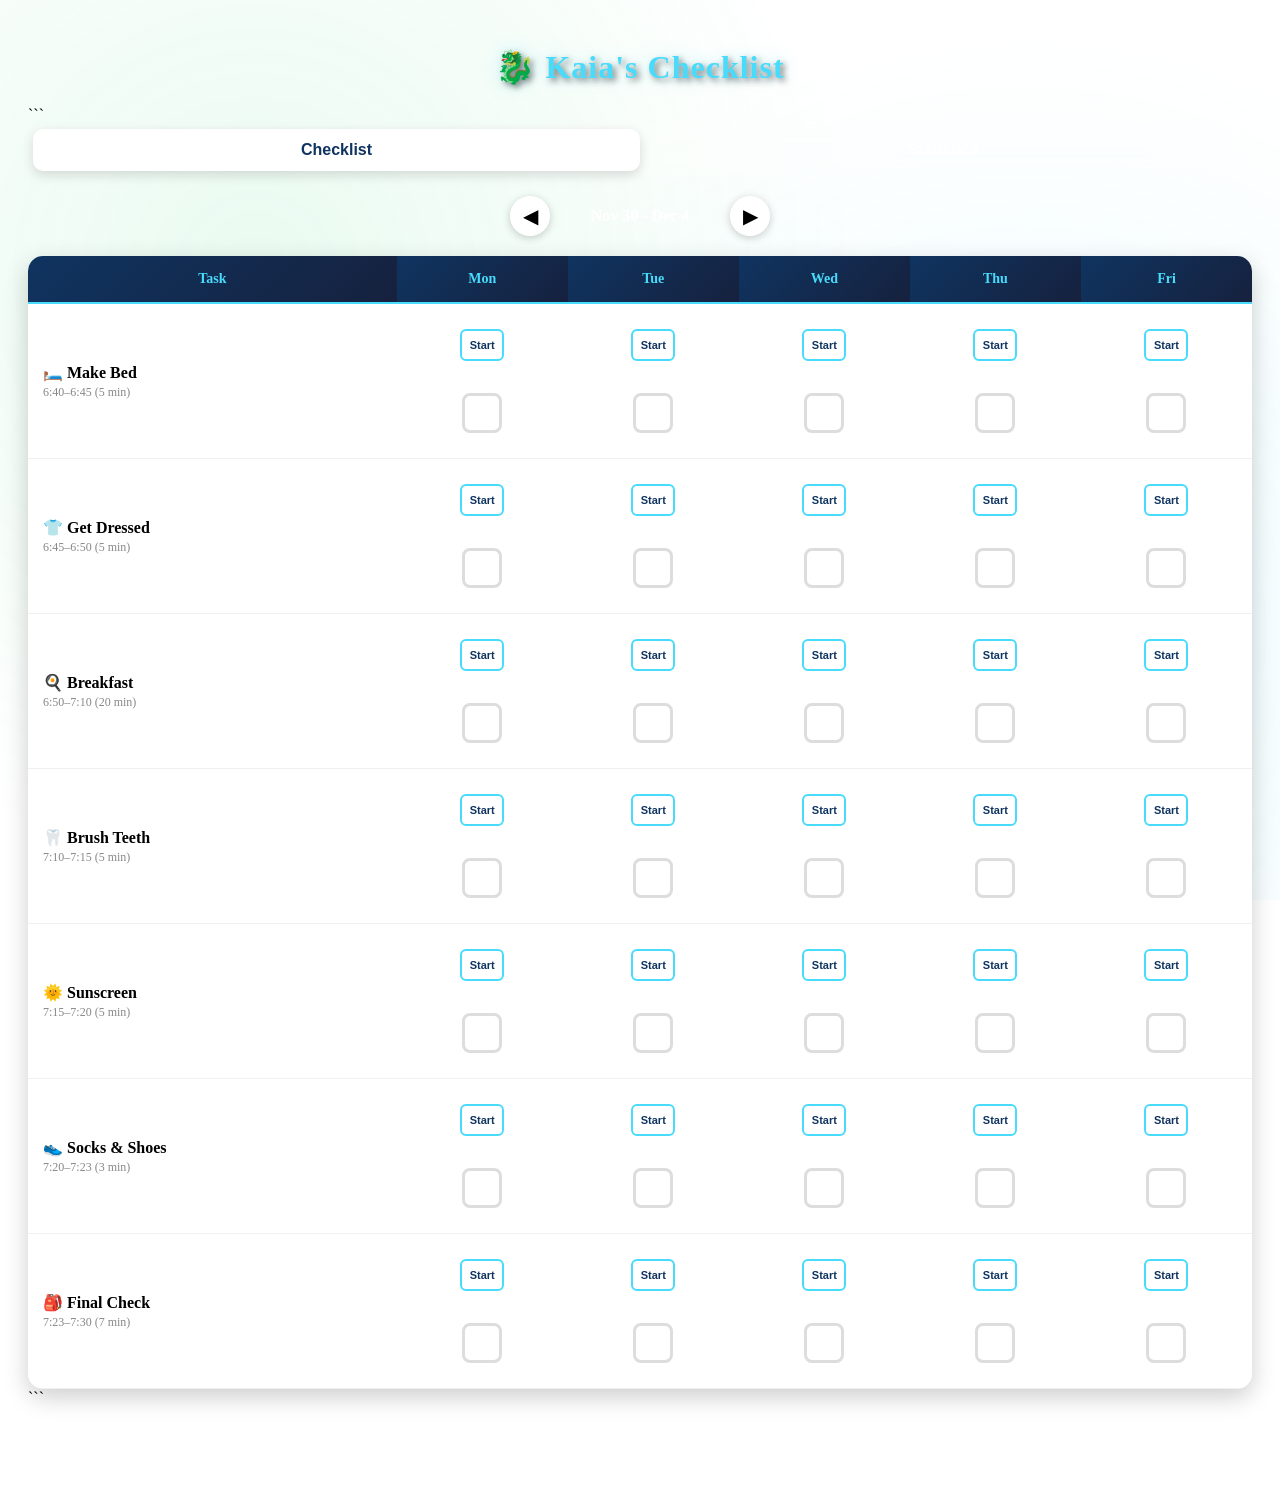
==== index.html @ bbacaf4b "Kaia schedules upload" ====
<!DOCTYPE html>

<html lang="en">
<head>
<meta charset="UTF-8">
<meta name="viewport" content="width=device-width, initial-scale=1.0, maximum-scale=1.0, user-scalable=no">
<meta name="apple-mobile-web-app-capable" content="yes">
<meta name="apple-mobile-web-app-status-bar-style" content="black-translucent">
<title>Kaia's Checklist</title>
<style>
    * {
        box-sizing: border-box;
        -webkit-tap-highlight-color: transparent;
    }

```
body {
    font-family: -apple-system, BlinkMacSystemFont, "Segoe UI", Arial, sans-serif;
    padding: 0;
    margin: 0;
    background: linear-gradient(135deg, #1a1a2e 0%, #16213e 50%, #0f3460 100%);
    min-height: 100vh;
    position: relative;
}

body::before {
    content: '';
    position: fixed;
    top: 0;
    left: 0;
    width: 100%;
    height: 100%;
    background-image: 
        radial-gradient(circle at 20% 30%, rgba(46, 213, 115, 0.1) 0%, transparent 50%),
        radial-gradient(circle at 80% 70%, rgba(72, 219, 251, 0.1) 0%, transparent 50%);
    pointer-events: none;
    z-index: 0;
}

.container {
    max-width: 100%;
    margin: 0;
    padding: 20px;
    padding-bottom: 80px;
    position: relative;
    z-index: 1;
}

h1 {
    text-align: center;
    font-size: 32px;
    color: #48dbfb;
    margin: 20px 0;
    text-shadow: 3px 3px 6px rgba(0,0,0,0.5), 0 0 20px rgba(72, 219, 251, 0.3);
    font-weight: 800;
    letter-spacing: 1px;
}

.nav-tabs {
    display: flex;
    background: rgba(255,255,255,0.2);
    border-radius: 15px;
    padding: 5px;
    margin-bottom: 20px;
    backdrop-filter: blur(10px);
}

.nav-tab {
    flex: 1;
    padding: 12px;
    text-align: center;
    border-radius: 10px;
    color: white;
    font-weight: 600;
    cursor: pointer;
    transition: all 0.3s;
    border: none;
    background: transparent;
    font-size: 16px;
}

.nav-tab.active {
    background: white;
    color: #0f3460;
    box-shadow: 0 4px 12px rgba(0,0,0,0.15);
}

.tab-content {
    display: none;
}

.tab-content.active {
    display: block;
}

.week-selector {
    display: flex;
    justify-content: center;
    align-items: center;
    margin-bottom: 20px;
    gap: 15px;
}

.week-selector button {
    background: white;
    border: none;
    border-radius: 50%;
    width: 40px;
    height: 40px;
    font-size: 20px;
    cursor: pointer;
    box-shadow: 0 2px 8px rgba(0,0,0,0.2);
    display: flex;
    align-items: center;
    justify-content: center;
}

.week-selector span {
    color: white;
    font-weight: 600;
    font-size: 16px;
    min-width: 150px;
    text-align: center;
}

table {
    width: 100%;
    border-collapse: collapse;
    background: white;
    border-radius: 15px;
    overflow: hidden;
    box-shadow: 0 8px 24px rgba(0,0,0,0.2);
}

td, th {
    padding: 15px 8px;
    border-bottom: 1px solid #f0f0f0;
    text-align: center;
}

th {
    background: linear-gradient(135deg, #0f3460 0%, #16213e 100%);
    color: #48dbfb;
    font-weight: 600;
    font-size: 14px;
    border-bottom: 2px solid #48dbfb;
}

.task {
    text-align: left;
    font-weight: 600;
    font-size: 16px;
    padding-left: 15px;
}

.task small {
    display: block;
    color: #888;
    font-weight: 400;
    margin-top: 3px;
    font-size: 12px;
}

.task-cell {
    display: flex;
    flex-direction: column;
    align-items: center;
    gap: 8px;
    padding: 10px 4px;
}

.timer-btn {
    width: 44px;
    height: 32px;
    border: 2px solid #48dbfb;
    border-radius: 6px;
    background: white;
    color: #0f3460;
    font-size: 11px;
    font-weight: 600;
    cursor: pointer;
    transition: all 0.2s;
    display: flex;
    align-items: center;
    justify-content: center;
}

.timer-btn:active {
    transform: scale(0.95);
}

.timer-btn.running {
    background: #48dbfb;
    color: white;
    border-color: #48dbfb;
    box-shadow: 0 0 15px rgba(72, 219, 251, 0.5);
}

.timer-btn.finished {
    background: #4CAF50;
    color: white;
    border-color: #4CAF50;
    animation: pulse 1s infinite;
}

@keyframes pulse {
    0%, 100% { opacity: 1; }
    50% { opacity: 0.6; }
}

.timer-display {
    font-size: 11px;
    font-weight: 600;
    color: #48dbfb;
    min-height: 16px;
}

.box {
    width: 40px;
    height: 40px;
    border: 3px solid #ddd;
    border-radius: 8px;
    cursor: pointer;
    font-size: 28px;
    user-select: none;
    display: inline-flex;
    align-items: center;
    justify-content: center;
    transition: all 0.2s;
    background: white;
}

.box:active {
    transform: scale(0.95);
}

.checked {
    background: #4CAF50;
    border-color: #4CAF50;
    color: white;
}

.stats-container {
    background: white;
    border-radius: 15px;
    padding: 20px;
    box-shadow: 0 8px 24px rgba(0,0,0,0.2);
}

.stat-card {
    background: linear-gradient(135deg, #0f3460 0%, #16213e 100%);
    border-radius: 12px;
    padding: 20px;
    margin-bottom: 15px;
    color: white;
    border: 2px solid rgba(72, 219, 251, 0.3);
    box-shadow: 0 4px 15px rgba(0,0,0,0.4);
}

.stat-card h3 {
    margin: 0 0 10px 0;
    font-size: 18px;
    opacity: 0.9;
}

.stat-number {
    font-size: 36px;
    font-weight: bold;
    margin: 10px 0;
}

.stat-detail {
    font-size: 14px;
    opacity: 0.9;
}

.progress-bar {
    background: rgba(255,255,255,0.3);
    height: 8px;
    border-radius: 4px;
    margin-top: 10px;
    overflow: hidden;
}

.progress-fill {
    background: white;
    height: 100%;
    border-radius: 4px;
    transition: width 0.3s;
}

.task-breakdown {
    margin-top: 20px;
}

.task-stat {
    display: flex;
    justify-content: space-between;
    align-items: center;
    padding: 12px;
    background: #f8f9fa;
    margin-bottom: 8px;
    border-radius: 8px;
}

.task-stat-name {
    font-weight: 600;
    font-size: 14px;
}

.task-stat-count {
    font-weight: bold;
    color: #48dbfb;
    font-size: 16px;
}

.task-record-item {
    background: white;
    border: 2px solid #f0f0f0;
    border-radius: 12px;
    padding: 15px;
    margin-bottom: 12px;
}

.task-record-header {
    display: flex;
    justify-content: space-between;
    align-items: center;
    margin-bottom: 10px;
}

.task-record-name {
    font-weight: 600;
    font-size: 16px;
    color: #333;
}

.task-record-stats {
    display: grid;
    grid-template-columns: 1fr 1fr 1fr;
    gap: 10px;
    margin-top: 10px;
}

.record-stat {
    text-align: center;
    padding: 8px;
    background: #f8f9fa;
    border-radius: 8px;
}

.record-stat-label {
    font-size: 11px;
    color: #666;
    text-transform: uppercase;
    font-weight: 600;
    margin-bottom: 4px;
}

.record-stat-value {
    font-size: 18px;
    font-weight: bold;
    color: #48dbfb;
}

.record-stat-value.best {
    color: #2ed573;
}

.record-badge {
    display: inline-block;
    padding: 4px 10px;
    border-radius: 12px;
    font-size: 11px;
    font-weight: 600;
    margin-left: 8px;
}

.record-badge.new-record {
    background: #f5576c;
    color: white;
    animation: badgePulse 2s infinite;
}

.record-badge.faster {
    background: #4CAF50;
    color: white;
}

.record-badge.slower {
    background: #ff9800;
    color: white;
}

@keyframes badgePulse {
    0%, 100% { transform: scale(1); }
    50% { transform: scale(1.1); }
}

.last-time-display {
    font-size: 12px;
    color: #666;
    margin-top: 5px;
}

.timer-overlay {
    position: fixed;
    top: 0;
    left: 0;
    width: 100%;
    height: 100%;
    background: linear-gradient(135deg, #0f3460 0%, #1a1a2e 100%);
    display: none;
    align-items: center;
    justify-content: center;
    z-index: 1000;
    flex-direction: column;
    padding: 20px;
}

.timer-overlay.active {
    display: flex;
}

.timer-overlay.minimized {
    width: 120px;
    height: 120px;
    top: 20px;
    right: 20px;
    left: auto;
    border-radius: 20px;
    box-shadow: 0 8px 24px rgba(0,0,0,0.3);
    padding: 10px;
}

.timer-overlay.minimized .timer-task-name {
    font-size: 12px;
    margin-bottom: 5px;
}

.timer-overlay.minimized .timer-big-display {
    font-size: 28px;
}

.timer-overlay.minimized .timer-controls {
    flex-direction: column;
    gap: 5px;
}

.timer-overlay.minimized .timer-control-btn {
    padding: 8px 12px;
    font-size: 12px;
}

.timer-task-name {
    color: white;
    font-size: 24px;
    font-weight: 600;
    margin-bottom: 20px;
    text-align: center;
    text-shadow: 2px 2px 4px rgba(0,0,0,0.2);
}

.timer-big-display {
    color: #48dbfb;
    font-size: 96px;
    font-weight: bold;
    font-family: 'SF Mono', 'Monaco', 'Courier New', monospace;
    margin: 40px 0;
    text-shadow: 4px 4px 8px rgba(0,0,0,0.5), 0 0 30px rgba(72, 219, 251, 0.6), 0 0 60px rgba(72, 219, 251, 0.3);
    letter-spacing: 8px;
}

.timer-controls {
    display: flex;
    gap: 15px;
    margin-top: 20px;
}

.timer-control-btn {
    padding: 16px 32px;
    font-size: 18px;
    font-weight: 600;
    border: none;
    border-radius: 12px;
    cursor: pointer;
    transition: all 0.2s;
    box-shadow: 0 4px 12px rgba(0,0,0,0.2);
}

.timer-control-btn:active {
    transform: scale(0.95);
}

.timer-control-btn.stop {
    background: #ff4757;
    color: white;
}

.timer-control-btn.minimize {
    background: white;
    color: #0f3460;
}

.timer-control-btn.maximize {
    background: white;
    color: #0f3460;
}

@media (max-width: 600px) {
    th {
        font-size: 12px;
        padding: 12px 4px;
    }
    
    .task {
        font-size: 14px;
        padding-left: 10px;
    }
    
    .task small {
        font-size: 11px;
    }
    
    .box {
        width: 36px;
        height: 36px;
        font-size: 24px;
    }
    
    .timer-btn {
        width: 40px;
        height: 28px;
        font-size: 10px;
    }
    
    .timer-big-display {
        font-size: 72px;
        letter-spacing: 4px;
    }
    
    .timer-task-name {
        font-size: 20px;
    }
    
    .timer-control-btn {
        padding: 14px 24px;
        font-size: 16px;
    }
}
```

</style>
</head>
<body>

<div class="container">
    <h1>🐉 Kaia's Checklist</h1>

```
<div class="nav-tabs">
    <button class="nav-tab active" onclick="switchTab('checklist')">Checklist</button>
    <button class="nav-tab" onclick="switchTab('stats')">Statistics</button>
</div>

<div id="checklist-tab" class="tab-content active">
    <div class="week-selector">
        <button onclick="changeWeek(-1)">◀</button>
        <span id="week-display"></span>
        <button onclick="changeWeek(1)">▶</button>
    </div>
    
    <table>
        <thead>
            <tr>
                <th>Task</th>
                <th>Mon</th>
                <th>Tue</th>
                <th>Wed</th>
                <th>Thu</th>
                <th>Fri</th>
            </tr>
        </thead>
        <tbody id="checklist-body">
            <tr data-task="make-bed" data-duration="300">
                <td class="task">🛏️ Make Bed<br><small>6:40–6:45 (5 min)</small></td>
                <td><div class="task-cell"><button class="timer-btn" data-day="0">Start</button><div class="timer-display"></div><div class="box" data-day="0"></div></div></td>
                <td><div class="task-cell"><button class="timer-btn" data-day="1">Start</button><div class="timer-display"></div><div class="box" data-day="1"></div></div></td>
                <td><div class="task-cell"><button class="timer-btn" data-day="2">Start</button><div class="timer-display"></div><div class="box" data-day="2"></div></div></td>
                <td><div class="task-cell"><button class="timer-btn" data-day="3">Start</button><div class="timer-display"></div><div class="box" data-day="3"></div></div></td>
                <td><div class="task-cell"><button class="timer-btn" data-day="4">Start</button><div class="timer-display"></div><div class="box" data-day="4"></div></div></td>
            </tr>
            <tr data-task="get-dressed" data-duration="300">
                <td class="task">👕 Get Dressed<br><small>6:45–6:50 (5 min)</small></td>
                <td><div class="task-cell"><button class="timer-btn" data-day="0">Start</button><div class="timer-display"></div><div class="box" data-day="0"></div></div></td>
                <td><div class="task-cell"><button class="timer-btn" data-day="1">Start</button><div class="timer-display"></div><div class="box" data-day="1"></div></div></td>
                <td><div class="task-cell"><button class="timer-btn" data-day="2">Start</button><div class="timer-display"></div><div class="box" data-day="2"></div></div></td>
                <td><div class="task-cell"><button class="timer-btn" data-day="3">Start</button><div class="timer-display"></div><div class="box" data-day="3"></div></div></td>
                <td><div class="task-cell"><button class="timer-btn" data-day="4">Start</button><div class="timer-display"></div><div class="box" data-day="4"></div></div></td>
            </tr>
            <tr data-task="breakfast" data-duration="1200">
                <td class="task">🍳 Breakfast<br><small>6:50–7:10 (20 min)</small></td>
                <td><div class="task-cell"><button class="timer-btn" data-day="0">Start</button><div class="timer-display"></div><div class="box" data-day="0"></div></div></td>
                <td><div class="task-cell"><button class="timer-btn" data-day="1">Start</button><div class="timer-display"></div><div class="box" data-day="1"></div></div></td>
                <td><div class="task-cell"><button class="timer-btn" data-day="2">Start</button><div class="timer-display"></div><div class="box" data-day="2"></div></div></td>
                <td><div class="task-cell"><button class="timer-btn" data-day="3">Start</button><div class="timer-display"></div><div class="box" data-day="3"></div></div></td>
                <td><div class="task-cell"><button class="timer-btn" data-day="4">Start</button><div class="timer-display"></div><div class="box" data-day="4"></div></div></td>
            </tr>
            <tr data-task="brush-teeth" data-duration="300">
                <td class="task">🦷 Brush Teeth<br><small>7:10–7:15 (5 min)</small></td>
                <td><div class="task-cell"><button class="timer-btn" data-day="0">Start</button><div class="timer-display"></div><div class="box" data-day="0"></div></div></td>
                <td><div class="task-cell"><button class="timer-btn" data-day="1">Start</button><div class="timer-display"></div><div class="box" data-day="1"></div></div></td>
                <td><div class="task-cell"><button class="timer-btn" data-day="2">Start</button><div class="timer-display"></div><div class="box" data-day="2"></div></div></td>
                <td><div class="task-cell"><button class="timer-btn" data-day="3">Start</button><div class="timer-display"></div><div class="box" data-day="3"></div></div></td>
                <td><div class="task-cell"><button class="timer-btn" data-day="4">Start</button><div class="timer-display"></div><div class="box" data-day="4"></div></div></td>
            </tr>
            <tr data-task="sunscreen" data-duration="300">
                <td class="task">🌞 Sunscreen<br><small>7:15–7:20 (5 min)</small></td>
                <td><div class="task-cell"><button class="timer-btn" data-day="0">Start</button><div class="timer-display"></div><div class="box" data-day="0"></div></div></td>
                <td><div class="task-cell"><button class="timer-btn" data-day="1">Start</button><div class="timer-display"></div><div class="box" data-day="1"></div></div></td>
                <td><div class="task-cell"><button class="timer-btn" data-day="2">Start</button><div class="timer-display"></div><div class="box" data-day="2"></div></div></td>
                <td><div class="task-cell"><button class="timer-btn" data-day="3">Start</button><div class="timer-display"></div><div class="box" data-day="3"></div></div></td>
                <td><div class="task-cell"><button class="timer-btn" data-day="4">Start</button><div class="timer-display"></div><div class="box" data-day="4"></div></div></td>
            </tr>
            <tr data-task="socks-shoes" data-duration="180">
                <td class="task">👟 Socks & Shoes<br><small>7:20–7:23 (3 min)</small></td>
                <td><div class="task-cell"><button class="timer-btn" data-day="0">Start</button><div class="timer-display"></div><div class="box" data-day="0"></div></div></td>
                <td><div class="task-cell"><button class="timer-btn" data-day="1">Start</button><div class="timer-display"></div><div class="box" data-day="1"></div></div></td>
                <td><div class="task-cell"><button class="timer-btn" data-day="2">Start</button><div class="timer-display"></div><div class="box" data-day="2"></div></div></td>
                <td><div class="task-cell"><button class="timer-btn" data-day="3">Start</button><div class="timer-display"></div><div class="box" data-day="3"></div></div></td>
                <td><div class="task-cell"><button class="timer-btn" data-day="4">Start</button><div class="timer-display"></div><div class="box" data-day="4"></div></div></td>
            </tr>
            <tr data-task="final-check" data-duration="420">
                <td class="task">🎒 Final Check<br><small>7:23–7:30 (7 min)</small></td>
                <td><div class="task-cell"><button class="timer-btn" data-day="0">Start</button><div class="timer-display"></div><div class="box" data-day="0"></div></div></td>
                <td><div class="task-cell"><button class="timer-btn" data-day="1">Start</button><div class="timer-display"></div><div class="box" data-day="1"></div></div></td>
                <td><div class="task-cell"><button class="timer-btn" data-day="2">Start</button><div class="timer-display"></div><div class="box" data-day="2"></div></div></td>
                <td><div class="task-cell"><button class="timer-btn" data-day="3">Start</button><div class="timer-display"></div><div class="box" data-day="3"></div></div></td>
                <td><div class="task-cell"><button class="timer-btn" data-day="4">Start</button><div class="timer-display"></div><div class="box" data-day="4"></div></div></td>
            </tr>
        </tbody>
    </table>
</div>

<div id="stats-tab" class="tab-content">
    <div class="stats-container">
        <div class="stat-card">
            <h3>Today's Progress</h3>
            <div class="stat-number" id="today-count">0/7</div>
            <div class="progress-bar">
                <div class="progress-fill" id="today-progress" style="width: 0%"></div>
            </div>
        </div>
        
        <div class="stat-card">
            <h3>This Week</h3>
            <div class="stat-number" id="week-count">0/35</div>
            <div class="stat-detail" id="week-detail">0% complete</div>
            <div class="progress-bar">
                <div class="progress-fill" id="week-progress" style="width: 0%"></div>
            </div>
        </div>
        
        <div class="stat-card">
            <h3>This Month</h3>
            <div class="stat-number" id="month-count">0</div>
            <div class="stat-detail" id="month-detail">Total tasks completed</div>
        </div>
        
        <div class="task-breakdown">
            <h3 style="margin-bottom: 15px; color: #333;">Task Breakdown (This Month)</h3>
            <div id="task-breakdown-list"></div>
        </div>
        
        <div class="stat-card" style="background: linear-gradient(135deg, #2ed573 0%, #1e824c 100%); margin-top: 20px;">
            <div style="display: flex; justify-content: space-between; align-items: center;">
                <h3>🏆 Personal Records</h3>
                <button onclick="resetRecords()" style="background: rgba(255,255,255,0.3); border: 2px solid white; color: white; padding: 8px 16px; border-radius: 8px; font-size: 12px; font-weight: 600; cursor: pointer;">Reset All</button>
            </div>
            <div id="records-summary" style="font-size: 14px; margin-top: 10px;">
                <div style="margin: 5px 0;">Best times saved!</div>
            </div>
        </div>
        
        <div class="task-records" style="margin-top: 20px;">
            <h3 style="margin-bottom: 15px; color: #333;">⏱️ Time Records by Task</h3>
            <div id="task-records-list"></div>
        </div>
    </div>
</div>
```

</div>

<div id="timer-overlay" class="timer-overlay">
    <div class="timer-task-name" id="timer-task-name"></div>
    <div class="timer-big-display" id="timer-big-display">0:00</div>
    <div class="timer-controls">
        <button class="timer-control-btn stop" onclick="stopOverlayTimer()">Stop</button>
        <button class="timer-control-btn minimize" id="minimize-btn" onclick="toggleMinimize()">Minimize</button>
    </div>
</div>

<script>
// Task names for statistics
const taskNames = {
    'make-bed': '🛏️ Make Bed',
    'get-dressed': '👕 Get Dressed',
    'breakfast': '🍳 Breakfast',
    'brush-teeth': '🦷 Brush Teeth',
    'sunscreen': '🌞 Sunscreen',
    'socks-shoes': '👟 Socks & Shoes',
    'final-check': '🎒 Final Check'
};

let currentWeekOffset = 0;
let activeTimers = {};
let currentOverlayTimer = null;
let timerStartTime = null;

// Simple alarm function using Web Audio API
function playAlarm() {
    try {
        const audioContext = new (window.AudioContext || window.webkitAudioContext)();
        const oscillator = audioContext.createOscillator();
        const gainNode = audioContext.createGain();
        
        oscillator.connect(gainNode);
        gainNode.connect(audioContext.destination);
        
        oscillator.frequency.value = 800;
        oscillator.type = 'sine';
        
        gainNode.gain.setValueAtTime(0.3, audioContext.currentTime);
        gainNode.gain.exponentialRampToValueAtTime(0.01, audioContext.currentTime + 0.5);
        
        oscillator.start(audioContext.currentTime);
        oscillator.stop(audioContext.currentTime + 0.5);
        
        // Play three beeps
        setTimeout(() => {
            const osc2 = audioContext.createOscillator();
            const gain2 = audioContext.createGain();
            osc2.connect(gain2);
            gain2.connect(audioContext.destination);
            osc2.frequency.value = 800;
            osc2.type = 'sine';
            gain2.gain.setValueAtTime(0.3, audioContext.currentTime);
            gain2.gain.exponentialRampToValueAtTime(0.01, audioContext.currentTime + 0.5);
            osc2.start(audioContext.currentTime);
            osc2.stop(audioContext.currentTime + 0.5);
        }, 200);
        
        setTimeout(() => {
            const osc3 = audioContext.createOscillator();
            const gain3 = audioContext.createGain();
            osc3.connect(gain3);
            gain3.connect(audioContext.destination);
            osc3.frequency.value = 800;
            osc3.type = 'sine';
            gain3.gain.setValueAtTime(0.3, audioContext.currentTime);
            gain3.gain.exponentialRampToValueAtTime(0.01, audioContext.currentTime + 0.5);
            osc3.start(audioContext.currentTime);
            osc3.stop(audioContext.currentTime + 0.5);
        }, 400);
    } catch (e) {
        // Audio play failed silently
    }
}

// Save time record
function saveTimeRecord(taskId, timeInSeconds) {
    const records = JSON.parse(localStorage.getItem('timeRecords') || '{}');
    
    if (!records[taskId]) {
        records[taskId] = {
            times: [],
            best: null,
            average: null,
            total: 0,
            count: 0
        };
    }
    
    // Add new time
    records[taskId].times.push({
        time: timeInSeconds,
        date: new Date().toISOString()
    });
    
    // Keep only last 30 records per task
    if (records[taskId].times.length > 30) {
        records[taskId].times = records[taskId].times.slice(-30);
    }
    
    // Calculate stats
    const times = records[taskId].times.map(t => t.time);
    records[taskId].best = Math.min(...times);
    records[taskId].average = Math.round(times.reduce((a, b) => a + b, 0) / times.length);
    records[taskId].count = times.length;
    records[taskId].lastTime = timeInSeconds;
    
    localStorage.setItem('timeRecords', JSON.stringify(records));
    
    return {
        isNewRecord: timeInSeconds === records[taskId].best,
        wasFaster: records[taskId].count > 1 && timeInSeconds < records[taskId].average,
        best: records[taskId].best,
        average: records[taskId].average,
        lastTime: records[taskId].lastTime
    };
}

// Get time records
function getTimeRecords() {
    return JSON.parse(localStorage.getItem('timeRecords') || '{}');
}

// Reset all records
function resetRecords() {
    if (confirm('Are you sure you want to reset ALL time records? This cannot be undone!')) {
        localStorage.removeItem('timeRecords');
        updateStatistics();
        alert('All records have been reset! 🐉');
    }
}

// Get Monday of current week offset
function getMondayOfWeek(offset) {
    const today = new Date();
    const dayOfWeek = today.getDay();
    const diff = dayOfWeek === 0 ? -6 : 1 - dayOfWeek;
    const monday = new Date(today);
    monday.setDate(today.getDate() + diff + (offset * 7));
    monday.setHours(0, 0, 0, 0);
    return monday;
}

// Format date as YYYY-MM-DD
function formatDate(date) {
    return date.toISOString().split('T')[0];
}

// Get date key for storage
function getDateKey(date, taskId) {
    return `${formatDate(date)}_${taskId}`;
}

// Format time for display
function formatTime(seconds) {
    const mins = Math.floor(seconds / 60);
    const secs = seconds % 60;
    return `${mins}:${secs.toString().padStart(2, '0')}`;
}

// Timer overlay functions
function toggleMinimize() {
    const overlay = document.getElementById('timer-overlay');
    const minimizeBtn = document.getElementById('minimize-btn');
    
    if (overlay.classList.contains('minimized')) {
        overlay.classList.remove('minimized');
        minimizeBtn.textContent = 'Minimize';
    } else {
        overlay.classList.add('minimized');
        minimizeBtn.textContent = 'Maximize';
    }
}

function stopOverlayTimer() {
    if (currentOverlayTimer) {
        // Calculate time elapsed before stopping
        if (timerStartTime) {
            const actualTime = Math.round((Date.now() - timerStartTime) / 1000);
            const taskId = currentOverlayTimer.taskId;
            
            // Save the time record
            const performance = saveTimeRecord(taskId, actualTime);
            
            // Show a quick notification of the saved time
            const overlay = document.getElementById('timer-overlay');
            const bigDisplay = document.getElementById('timer-big-display');
            const taskNameDisplay = document.getElementById('timer-task-name');
            
            bigDisplay.textContent = formatTime(actualTime);
            taskNameDisplay.textContent = `✓ ${taskNames[taskId]} - Time saved: ${formatTime(actualTime)}`;
            
            // Brief pause to show the saved time
            setTimeout(() => {
                overlay.classList.remove('active', 'minimized');
            }, 1500);
        }
        
        clearInterval(currentOverlayTimer.interval);
        delete activeTimers[currentOverlayTimer.timerKey];
        timerStartTime = null;
        currentOverlayTimer = null;
    } else {
        // No active timer, just hide overlay
        const overlay = document.getElementById('timer-overlay');
        overlay.classList.remove('active', 'minimized');
    }
    
    // Reset all timer buttons
    document.querySelectorAll('.timer-btn.running').forEach(btn => {
        btn.textContent = 'Start';
        btn.classList.remove('running');
        const display = btn.closest('.task-cell').querySelector('.timer-display');
        display.textContent = '';
    });
    
    // Update statistics to show new record
    updateStatistics();
}

// Timer functions
function startTimer(button, duration, row, dayIndex) {
    const taskId = row.getAttribute('data-task');
    const taskName = taskNames[taskId];
    const monday = getMondayOfWeek(currentWeekOffset);
    const date = new Date(monday);
    date.setDate(monday.getDate() + dayIndex);
    const timerKey = `${formatDate(date)}_${taskId}`;
    
    // Stop if already running
    if (activeTimers[timerKey]) {
        stopOverlayTimer();
        return;
    }
    
    const taskCell = button.closest('.task-cell');
    const display = taskCell.querySelector('.timer-display');
    
    // Record start time
    timerStartTime = Date.now();
    
    let timeLeft = duration;
    let elapsed = 0;
    button.textContent = 'Stop';
    button.classList.add('running');
    
    // Show overlay
    const overlay = document.getElementById('timer-overlay');
    const bigDisplay = document.getElementById('timer-big-display');
    const taskNameDisplay = document.getElementById('timer-task-name');
    const minimizeBtn = document.getElementById('minimize-btn');
    
    overlay.classList.add('active');
    overlay.classList.remove('minimized');
    minimizeBtn.textContent = 'Minimize';
    
    // Get records for display
    const records = getTimeRecords();
    const taskRecords = records[taskId];
    let recordInfo = '';
    if (taskRecords && taskRecords.best) {
        recordInfo = ` | 🏆 Best: ${formatTime(taskRecords.best)}`;
    }
    
    taskNameDisplay.textContent = taskName + recordInfo;
    bigDisplay.textContent = formatTime(timeLeft);
    display.textContent = formatTime(timeLeft);
    
    const intervalId = setInterval(() => {
        timeLeft--;
        elapsed++;
        bigDisplay.textContent = formatTime(timeLeft);
        display.textContent = formatTime(timeLeft);
        
        if (timeLeft <= 0) {
            clearInterval(intervalId);
            delete activeTimers[timerKey];
            currentOverlayTimer = null;
            
            // Calculate actual time taken
            const actualTime = Math.round((Date.now() - timerStartTime) / 1000);
            
            // Save time record and get performance
            const performance = saveTimeRecord(taskId, actualTime);
            
            // Show completion with performance badge
            bigDisplay.textContent = formatTime(actualTime);
            
            let badgeText = '';
            let badgeClass = '';
            if (performance.isNewRecord) {
                badgeText = '🏆 NEW RECORD!';
                badgeClass = 'new-record';
            } else if (performance.wasFaster) {
                const saved = performance.average - actualTime;
                badgeText = `⚡ ${saved}s faster than average!`;
                badgeClass = 'faster';
            } else if (performance.average && actualTime > performance.average) {
                const slower = actualTime - performance.average;
                badgeText = `🐌 ${slower}s slower than average`;
                badgeClass = 'slower';
            }
            
            taskNameDisplay.innerHTML = `✓ ${taskName} Complete! ${badgeText ? `<span class="record-badge ${badgeClass}">${badgeText}</span>` : ''}`;
            display.textContent = '✓ ' + formatTime(actualTime);
            
            button.textContent = 'Done!';
            button.classList.remove('running');
            button.classList.add('finished');
            
            // Play alarm
            playAlarm();
            
            // Vibrate if supported
            if (navigator.vibrate) {
                navigator.vibrate([200, 100, 200, 100, 200]);
            }
            
            // Auto-hide overlay after 5 seconds to show results
            setTimeout(() => {
                overlay.classList.remove('active', 'minimized');
                button.textContent = 'Start';
                button.classList.remove('finished');
                display.textContent = '';
                updateStatistics();
            }, 5000);
        }
    }, 1000);
    
    activeTimers[timerKey] = intervalId;
    currentOverlayTimer = {
        interval: intervalId,
        timerKey: timerKey,
        taskId: taskId
    };
}

function stopTimer(timerKey) {
    if (activeTimers[timerKey]) {
        clearInterval(activeTimers[timerKey]);
        delete activeTimers[timerKey];
        
        // Find and reset the button
        document.querySelectorAll('.timer-btn.running').forEach(btn => {
            const row = btn.closest('tr[data-task]');
            const taskId = row.getAttribute('data-task');
            const dayIndex = parseInt(btn.getAttribute('data-day'));
            const monday = getMondayOfWeek(currentWeekOffset);
            const date = new Date(monday);
            date.setDate(monday.getDate() + dayIndex);
            const key = `${formatDate(date)}_${taskId}`;
            
            if (key === timerKey) {
                btn.textContent = 'Start';
                btn.classList.remove('running');
                const display = btn.closest('.task-cell').querySelector('.timer-display');
                display.textContent = '';
            }
        });
    }
}

// Load saved state
function loadState() {
    const monday = getMondayOfWeek(currentWeekOffset);
    
    document.querySelectorAll('tr[data-task]').forEach(row => {
        const taskId = row.getAttribute('data-task');
        const boxes = row.querySelectorAll('.box');
        
        boxes.forEach((box, dayIndex) => {
            const date = new Date(monday);
            date.setDate(monday.getDate() + dayIndex);
            const key = getDateKey(date, taskId);
            const isChecked = localStorage.getItem(key) === 'true';
            
            if (isChecked) {
                box.classList.add('checked');
                box.innerHTML = "✓";
            } else {
                box.classList.remove('checked');
                box.innerHTML = "";
            }
        });
    });
    
    updateWeekDisplay();
    updateStatistics();
}

// Save state
function saveState(date, taskId, isChecked) {
    const key = getDateKey(date, taskId);
    localStorage.setItem(key, isChecked.toString());
    updateStatistics();
}

// Update week display
function updateWeekDisplay() {
    const monday = getMondayOfWeek(currentWeekOffset);
    const friday = new Date(monday);
    friday.setDate(monday.getDate() + 4);
    
    const options = { month: 'short', day: 'numeric' };
    const mondayStr = monday.toLocaleDateString('en-US', options);
    const fridayStr = friday.toLocaleDateString('en-US', options);
    
    document.getElementById('week-display').textContent = `${mondayStr} - ${fridayStr}`;
}

// Change week
function changeWeek(offset) {
    currentWeekOffset += offset;
    loadState();
}

// Switch tabs
function switchTab(tabName) {
    document.querySelectorAll('.nav-tab').forEach(tab => tab.classList.remove('active'));
    document.querySelectorAll('.tab-content').forEach(content => content.classList.remove('active'));
    
    event.target.classList.add('active');
    document.getElementById(`${tabName}-tab`).classList.add('active');
    
    if (tabName === 'stats') {
        updateStatistics();
    }
}

// Update statistics
function updateStatistics() {
    const today = new Date();
    today.setHours(0, 0, 0, 0);
    const todayStr = formatDate(today);
    
    const weekStart = getMondayOfWeek(0);
    const monthStart = new Date(today.getFullYear(), today.getMonth(), 1);
    
    let todayChecked = 0;
    let weekChecked = 0;
    let monthChecked = 0;
    const taskCounts = {};
    
    Object.keys(taskNames).forEach(taskId => {
        taskCounts[taskId] = 0;
    });
    
    for (let i = 0; i < localStorage.length; i++) {
        const key = localStorage.key(i);
        if (key && localStorage.getItem(key) === 'true') {
            const [dateStr, taskId] = key.split('_');
            const checkDate = new Date(dateStr);
            
            if (dateStr === todayStr) {
                todayChecked++;
            }
            
            if (checkDate >= weekStart && checkDate <= today) {
                weekChecked++;
            }
            
            if (checkDate >= monthStart && checkDate <= today) {
                monthChecked++;
                if (taskCounts.hasOwnProperty(taskId)) {
                    taskCounts[taskId]++;
                }
            }
        }
    }
    
    const totalTasks = 7;
    const todayPercent = Math.round((todayChecked / totalTasks) * 100);
    document.getElementById('today-count').textContent = `${todayChecked}/${totalTasks}`;
    document.getElementById('today-progress').style.width = `${todayPercent}%`;
    
    const weekDays = Math.min(5, Math.floor((today - weekStart) / (1000 * 60 * 60 * 24)) + 1);
    const weekTotal = weekDays * totalTasks;
    const weekPercent = weekTotal > 0 ? Math.round((weekChecked / weekTotal) * 100) : 0;
    document.getElementById('week-count').textContent = `${weekChecked}/${weekTotal}`;
    document.getElementById('week-detail').textContent = `${weekPercent}% complete`;
    document.getElementById('week-progress').style.width = `${weekPercent}%`;
    
    document.getElementById('month-count').textContent = monthChecked;
    const daysInMonth = Math.floor((today - monthStart) / (1000 * 60 * 60 * 24)) + 1;
    const workDaysInMonth = Math.floor(daysInMonth * 5 / 7);
    document.getElementById('month-detail').textContent = `${workDaysInMonth} work days tracked`;
    
    const breakdownList = document.getElementById('task-breakdown-list');
    breakdownList.innerHTML = '';
    
    Object.keys(taskNames).forEach(taskId => {
        const div = document.createElement('div');
        div.className = 'task-stat';
        div.innerHTML = `
            <span class="task-stat-name">${taskNames[taskId]}</span>
            <span class="task-stat-count">${taskCounts[taskId]}</span>
        `;
        breakdownList.appendChild(div);
    });
    
    // Update time records display
    const records = getTimeRecords();
    const recordsList = document.getElementById('task-records-list');
    recordsList.innerHTML = '';
    
    let totalRecords = 0;
    let totalBestTimes = 0;
    
    Object.keys(taskNames).forEach(taskId => {
        const taskRecord = records[taskId];
        
        if (taskRecord && taskRecord.count > 0) {
            totalRecords += taskRecord.count;
            
            const div = document.createElement('div');
            div.className = 'task-record-item';
            
            const improvement = taskRecord.best && taskRecord.average ? 
                Math.round(((taskRecord.average - taskRecord.best) / taskRecord.average) * 100) : 0;
            
            div.innerHTML = `
                <div class="task-record-header">
                    <span class="task-record-name">${taskNames[taskId]}</span>
                    ${improvement > 0 ? `<span class="record-badge faster">${improvement}% improvement</span>` : ''}
                </div>
                <div class="task-record-stats">
                    <div class="record-stat">
                        <div class="record-stat-label">Best</div>
                        <div class="record-stat-value best">${formatTime(taskRecord.best)}</div>
                    </div>
                    <div class="record-stat">
                        <div class="record-stat-label">Average</div>
                        <div class="record-stat-value">${formatTime(taskRecord.average)}</div>
                    </div>
                    <div class="record-stat">
                        <div class="record-stat-label">Times</div>
                        <div class="record-stat-value">${taskRecord.count}</div>
                    </div>
                </div>
                ${taskRecord.lastTime ? `<div class="last-time-display">Last: ${formatTime(taskRecord.lastTime)}</div>` : ''}
            `;
            recordsList.appendChild(div);
            
            if (taskRecord.best) totalBestTimes++;
        }
    });
    
    // Update records summary
    const recordsSummary = document.getElementById('records-summary');
    if (totalRecords > 0) {
        recordsSummary.innerHTML = `
            <div style="margin: 5px 0;">📊 ${totalRecords} timed completions</div>
            <div style="margin: 5px 0;">🏆 ${totalBestTimes} personal bests set</div>
        `;
    } else {
        recordsSummary.innerHTML = `<div style="margin: 5px 0;">Start using timers to track your records!</div>`;
    }
}

// Initialize
document.addEventListener('DOMContentLoaded', () => {
    // Timer button handlers
    document.querySelectorAll('.timer-btn').forEach(button => {
        button.addEventListener('click', function() {
            const row = this.closest('tr[data-task]');
            const duration = parseInt(row.getAttribute('data-duration'));
            const dayIndex = parseInt(this.getAttribute('data-day'));
            startTimer(this, duration, row, dayIndex);
        });
    });
    
    // Checkbox handlers
    document.querySelectorAll('.box').forEach(box => {
        box.addEventListener('click', function() {
            const row = this.closest('tr[data-task]');
            const taskId = row.getAttribute('data-task');
            const dayIndex = parseInt(this.getAttribute('data-day'));
            
            const monday = getMondayOfWeek(currentWeekOffset);
            const date = new Date(monday);
            date.setDate(monday.getDate() + dayIndex);
            
            this.classList.toggle('checked');
            const isChecked = this.classList.contains('checked');
            this.innerHTML = isChecked ? "✓" : "";
            
            saveState(date, taskId, isChecked);
        });
    });
    
    loadState();
});
</script>

</body>
</html>
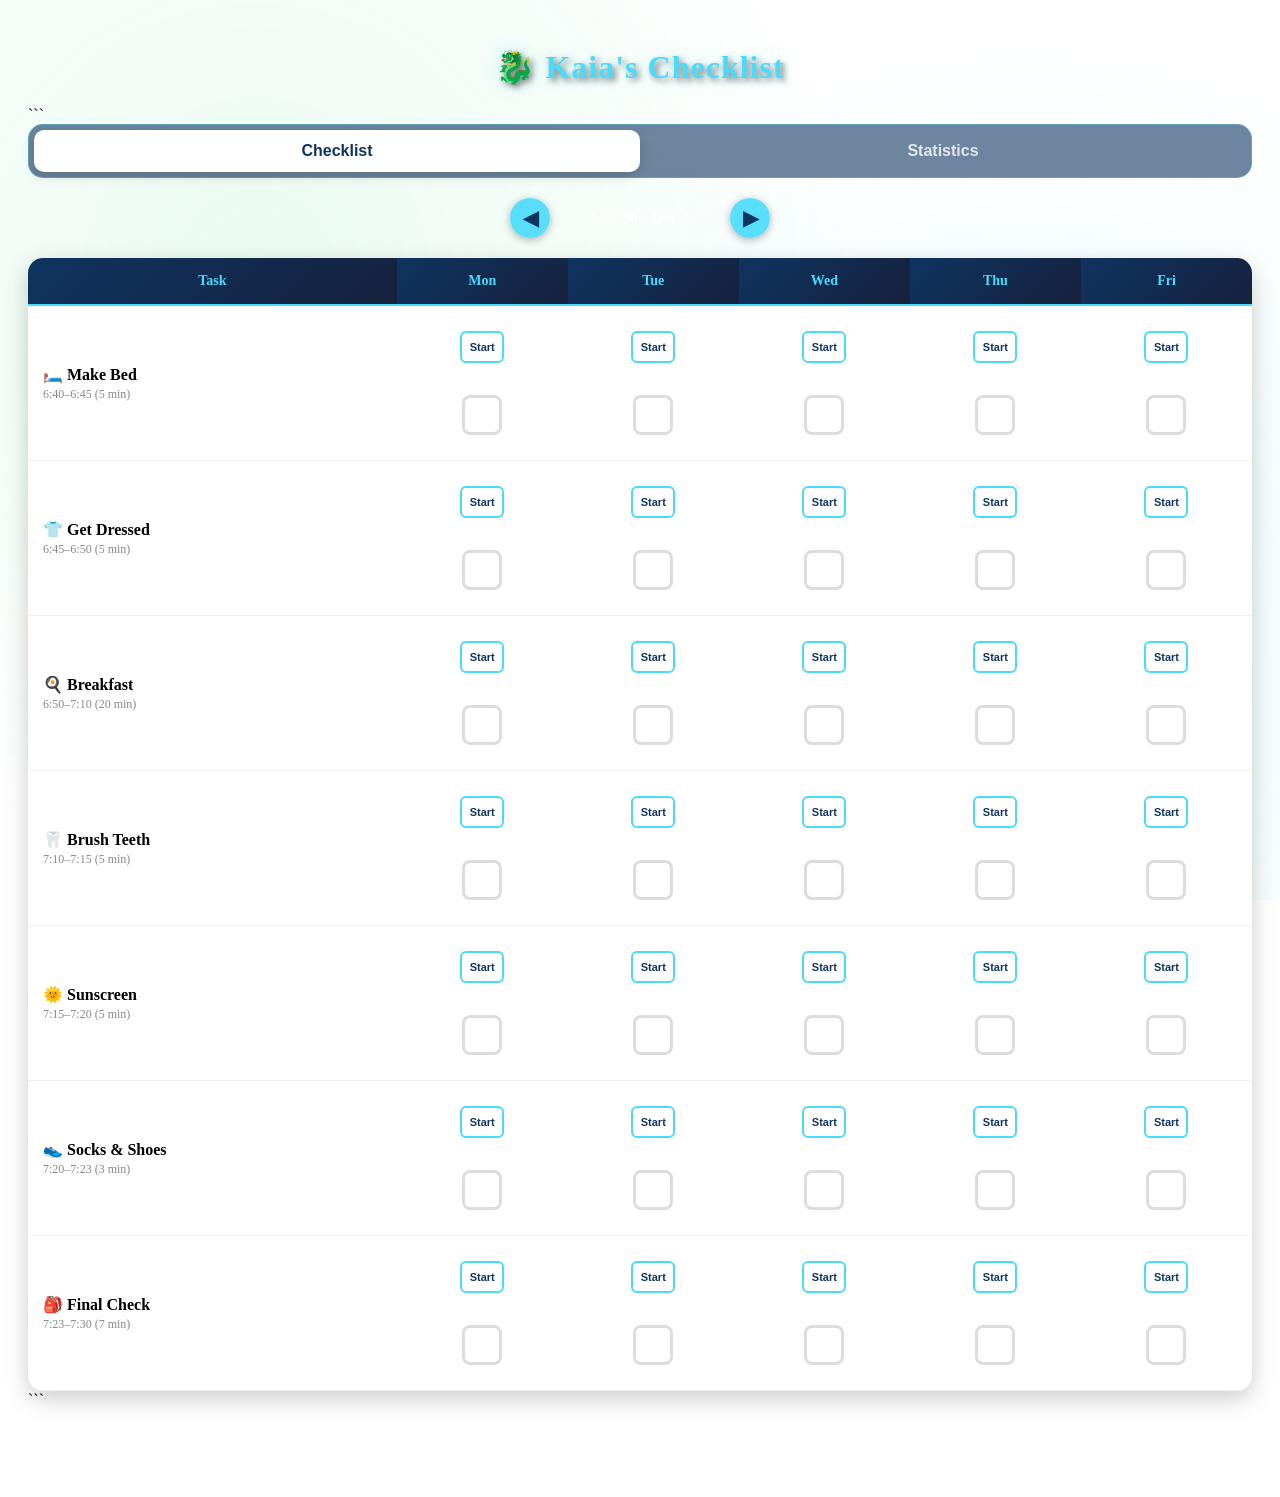
==== commit a21c4544: "Better render" ====
--- a/index.html
+++ b/index.html
@@ -58,11 +58,12 @@
 
 .nav-tabs {
     display: flex;
-    background: rgba(255,255,255,0.2);
+    background: rgba(15, 52, 96, 0.6);
     border-radius: 15px;
     padding: 5px;
     margin-bottom: 20px;
     backdrop-filter: blur(10px);
+    border: 1px solid rgba(72, 219, 251, 0.3);
 }
 
 .nav-tab {
@@ -70,7 +71,7 @@
     padding: 12px;
     text-align: center;
     border-radius: 10px;
-    color: white;
+    color: rgba(255, 255, 255, 0.8);
     font-weight: 600;
     cursor: pointer;
     transition: all 0.3s;
@@ -102,17 +103,19 @@
 }
 
 .week-selector button {
-    background: white;
+    background: rgba(72, 219, 251, 0.9);
     border: none;
     border-radius: 50%;
     width: 40px;
     height: 40px;
     font-size: 20px;
     cursor: pointer;
-    box-shadow: 0 2px 8px rgba(0,0,0,0.2);
+    box-shadow: 0 2px 8px rgba(0,0,0,0.3);
     display: flex;
     align-items: center;
     justify-content: center;
+    color: #0f3460;
+    font-weight: bold;
 }
 
 .week-selector span {
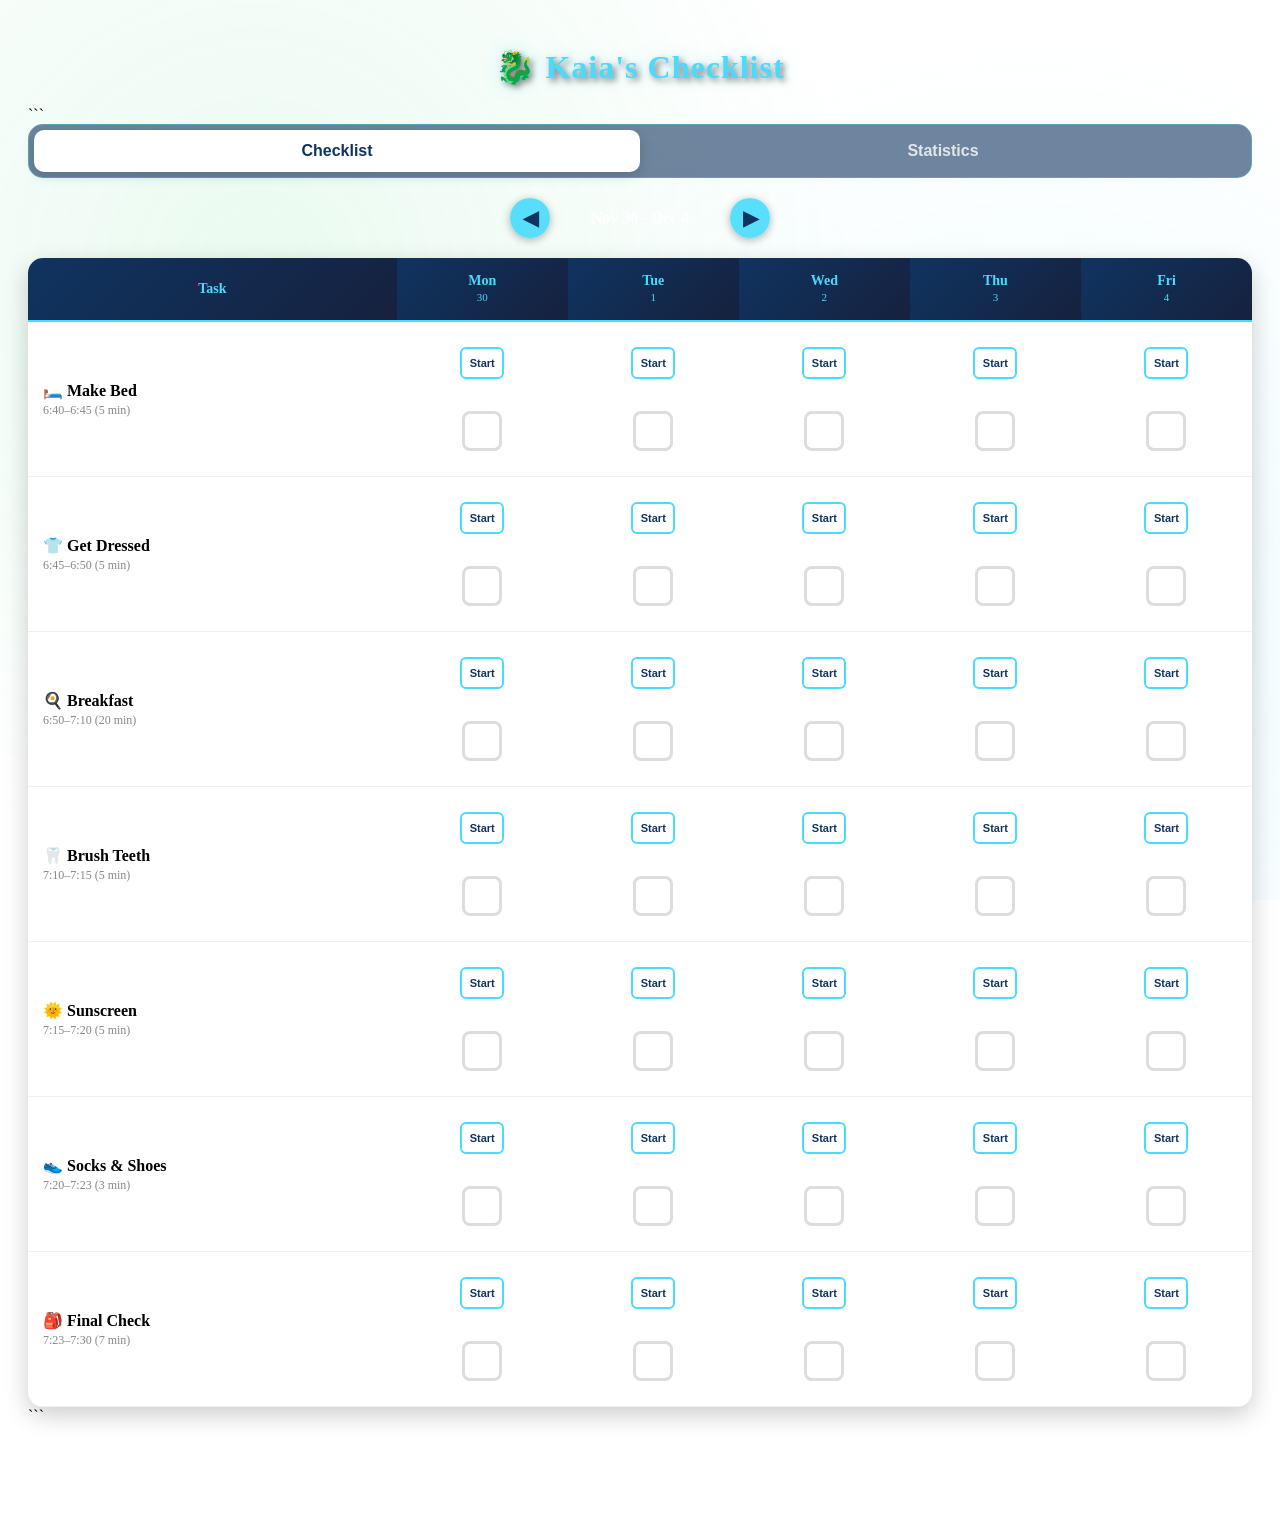
==== commit 3a443d61: "With dates Added functionality to update table headers with dates and highlight today's column." ====
--- a/index.html
+++ b/index.html
@@ -1104,6 +1104,36 @@
     const fridayStr = friday.toLocaleDateString('en-US', options);
     
     document.getElementById('week-display').textContent = `${mondayStr} - ${fridayStr}`;
+    
+    // Update table headers with dates
+    const today = new Date();
+    today.setHours(0, 0, 0, 0);
+    
+    const headerRow = document.querySelector('thead tr');
+    const headers = headerRow.querySelectorAll('th');
+    
+    // Skip first header (Task column)
+    for (let i = 1; i < headers.length; i++) {
+        const dayDate = new Date(monday);
+        dayDate.setDate(monday.getDate() + (i - 1));
+        
+        const dayName = ['Mon', 'Tue', 'Wed', 'Thu', 'Fri'][i - 1];
+        const dateStr = dayDate.getDate();
+        
+        // Check if this is today
+        const isToday = dayDate.getTime() === today.getTime();
+        
+        headers[i].innerHTML = `${dayName}<br><small style="font-size: 11px; font-weight: 400;">${dateStr}</small>`;
+        
+        // Highlight today's column
+        if (isToday) {
+            headers[i].style.background = 'linear-gradient(135deg, #48dbfb 0%, #2ed573 100%)';
+            headers[i].style.color = 'white';
+        } else {
+            headers[i].style.background = 'linear-gradient(135deg, #0f3460 0%, #16213e 100%)';
+            headers[i].style.color = '#48dbfb';
+        }
+    }
 }
 
 // Change week
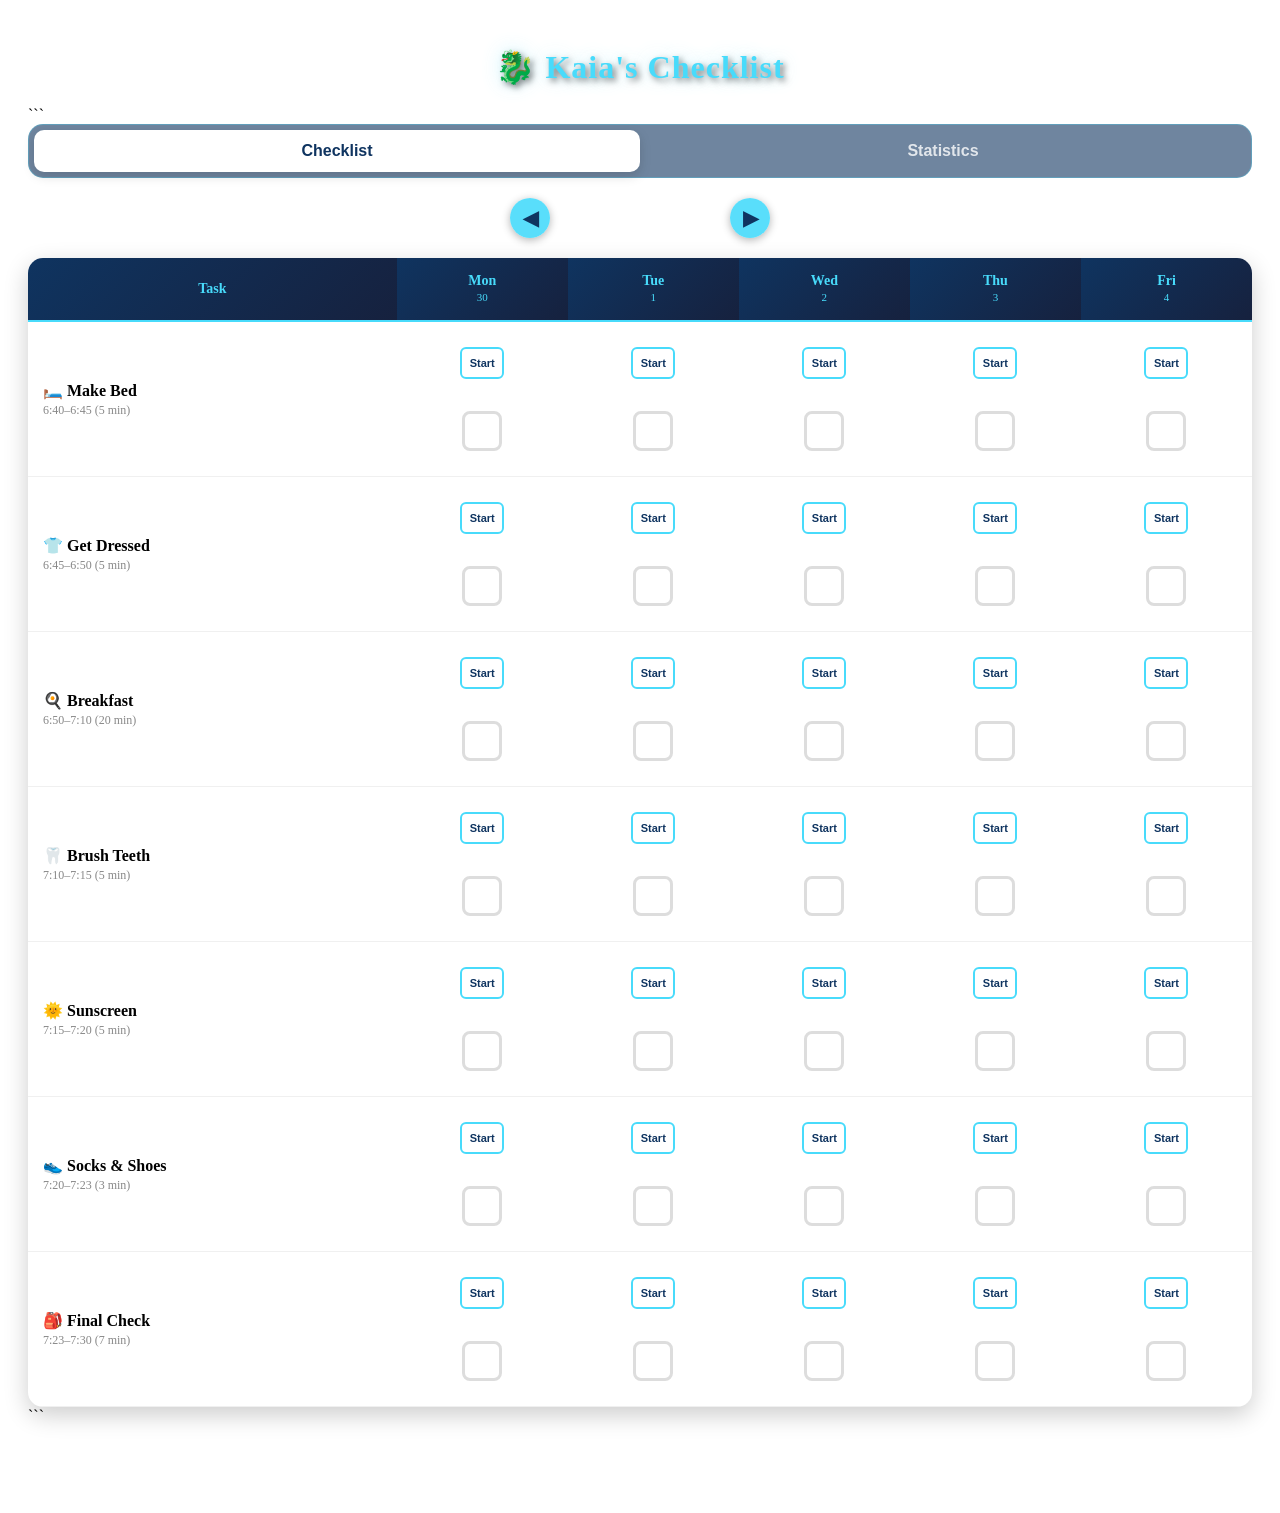
==== commit 5076c76e: "Fix render Updated background styles and removed unnecessary fixed background elements." ====
--- a/index.html
+++ b/index.html
@@ -18,23 +18,10 @@
     font-family: -apple-system, BlinkMacSystemFont, "Segoe UI", Arial, sans-serif;
     padding: 0;
     margin: 0;
-    background: linear-gradient(135deg, #1a1a2e 0%, #16213e 50%, #0f3460 100%);
+    background: #0f3460;
+    background: linear-gradient(180deg, #1a1a2e 0%, #16213e 50%, #0f3460 100%);
     min-height: 100vh;
-    position: relative;
-}
-
-body::before {
-    content: '';
-    position: fixed;
-    top: 0;
-    left: 0;
-    width: 100%;
-    height: 100%;
-    background-image: 
-        radial-gradient(circle at 20% 30%, rgba(46, 213, 115, 0.1) 0%, transparent 50%),
-        radial-gradient(circle at 80% 70%, rgba(72, 219, 251, 0.1) 0%, transparent 50%);
-    pointer-events: none;
-    z-index: 0;
+    background-attachment: fixed;
 }
 
 .container {
@@ -42,8 +29,6 @@
     margin: 0;
     padding: 20px;
     padding-bottom: 80px;
-    position: relative;
-    z-index: 1;
 }
 
 h1 {
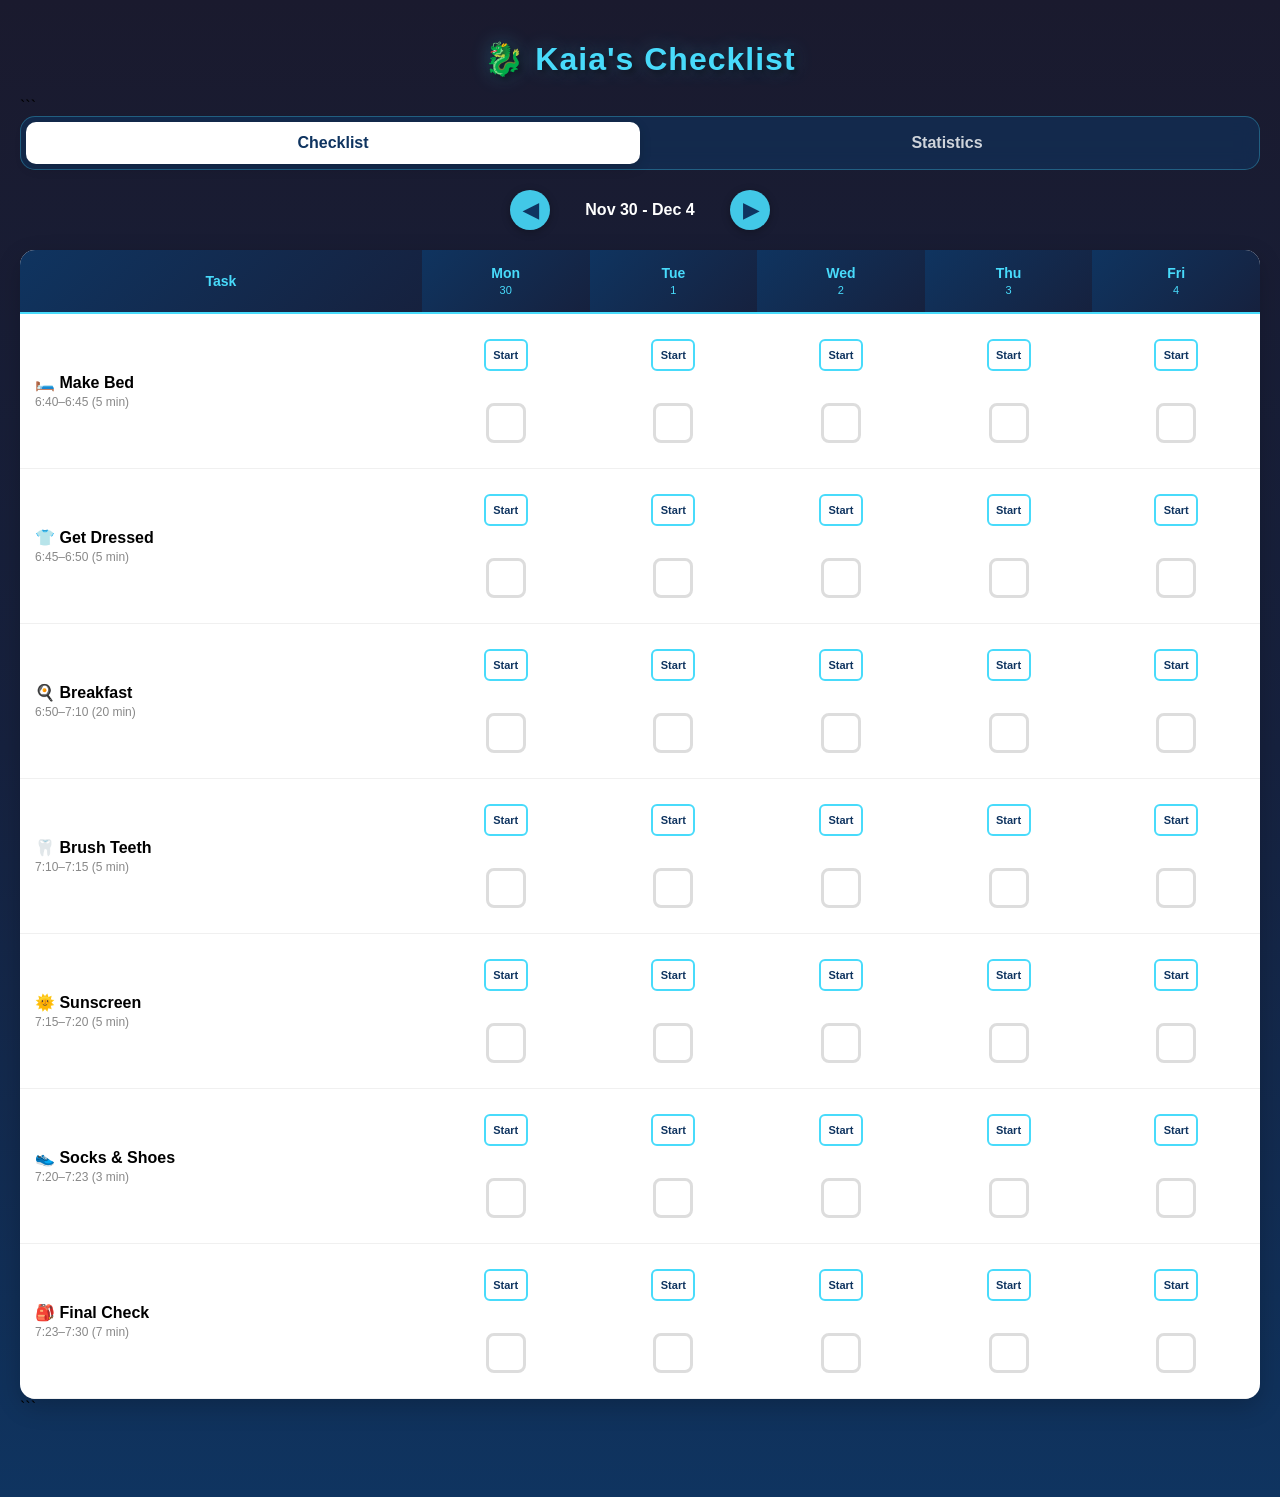
==== commit c7176d67: "More render efforts Updated HTML and CSS styles to enforce background color." ====
--- a/index.html
+++ b/index.html
@@ -1,6 +1,6 @@
 <!DOCTYPE html>
 
-<html lang="en">
+<html lang="en" style="background: #0f3460;">
 <head>
 <meta charset="UTF-8">
 <meta name="viewport" content="width=device-width, initial-scale=1.0, maximum-scale=1.0, user-scalable=no">
@@ -14,12 +14,16 @@
     }
 
 ```
+html {
+    background: #0f3460 !important;
+}
+
 body {
     font-family: -apple-system, BlinkMacSystemFont, "Segoe UI", Arial, sans-serif;
     padding: 0;
     margin: 0;
-    background: #0f3460;
-    background: linear-gradient(180deg, #1a1a2e 0%, #16213e 50%, #0f3460 100%);
+    background: #0f3460 !important;
+    background: linear-gradient(180deg, #1a1a2e 0%, #16213e 50%, #0f3460 100%) !important;
     min-height: 100vh;
     background-attachment: fixed;
 }
